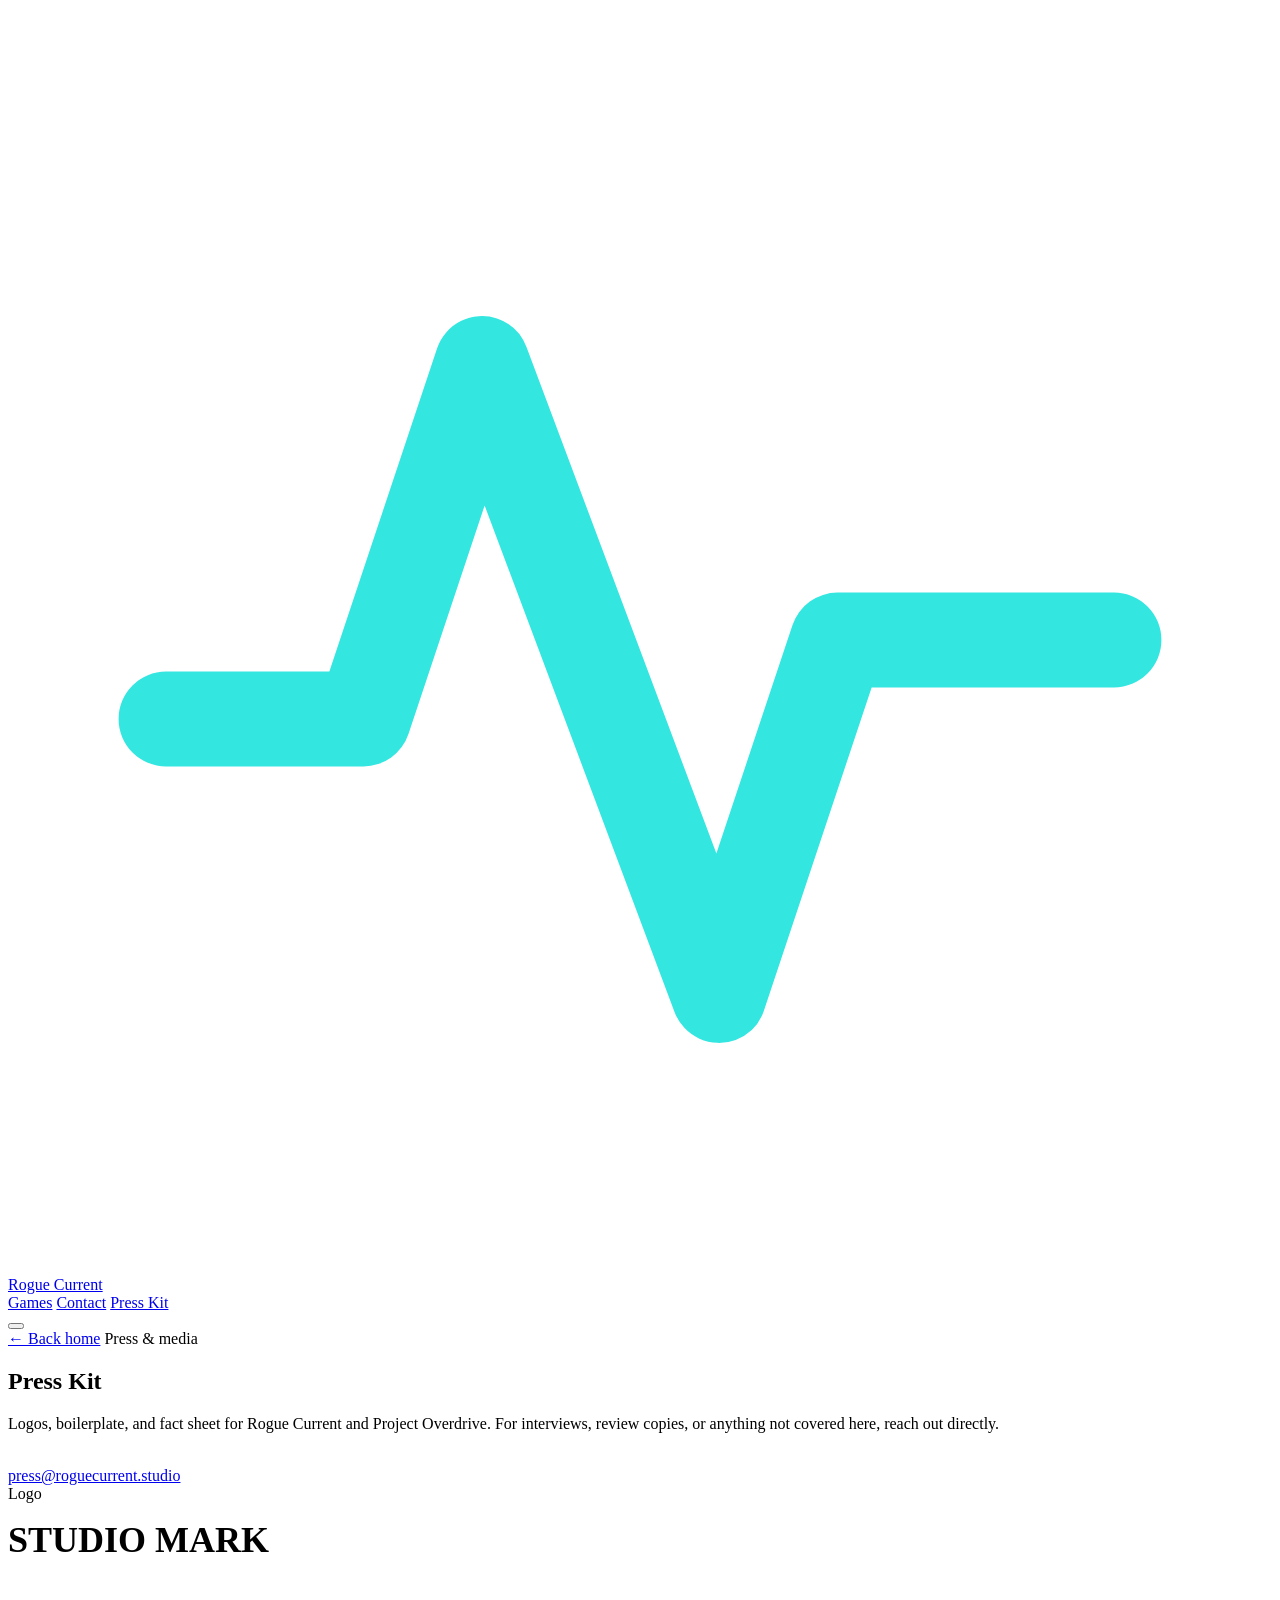
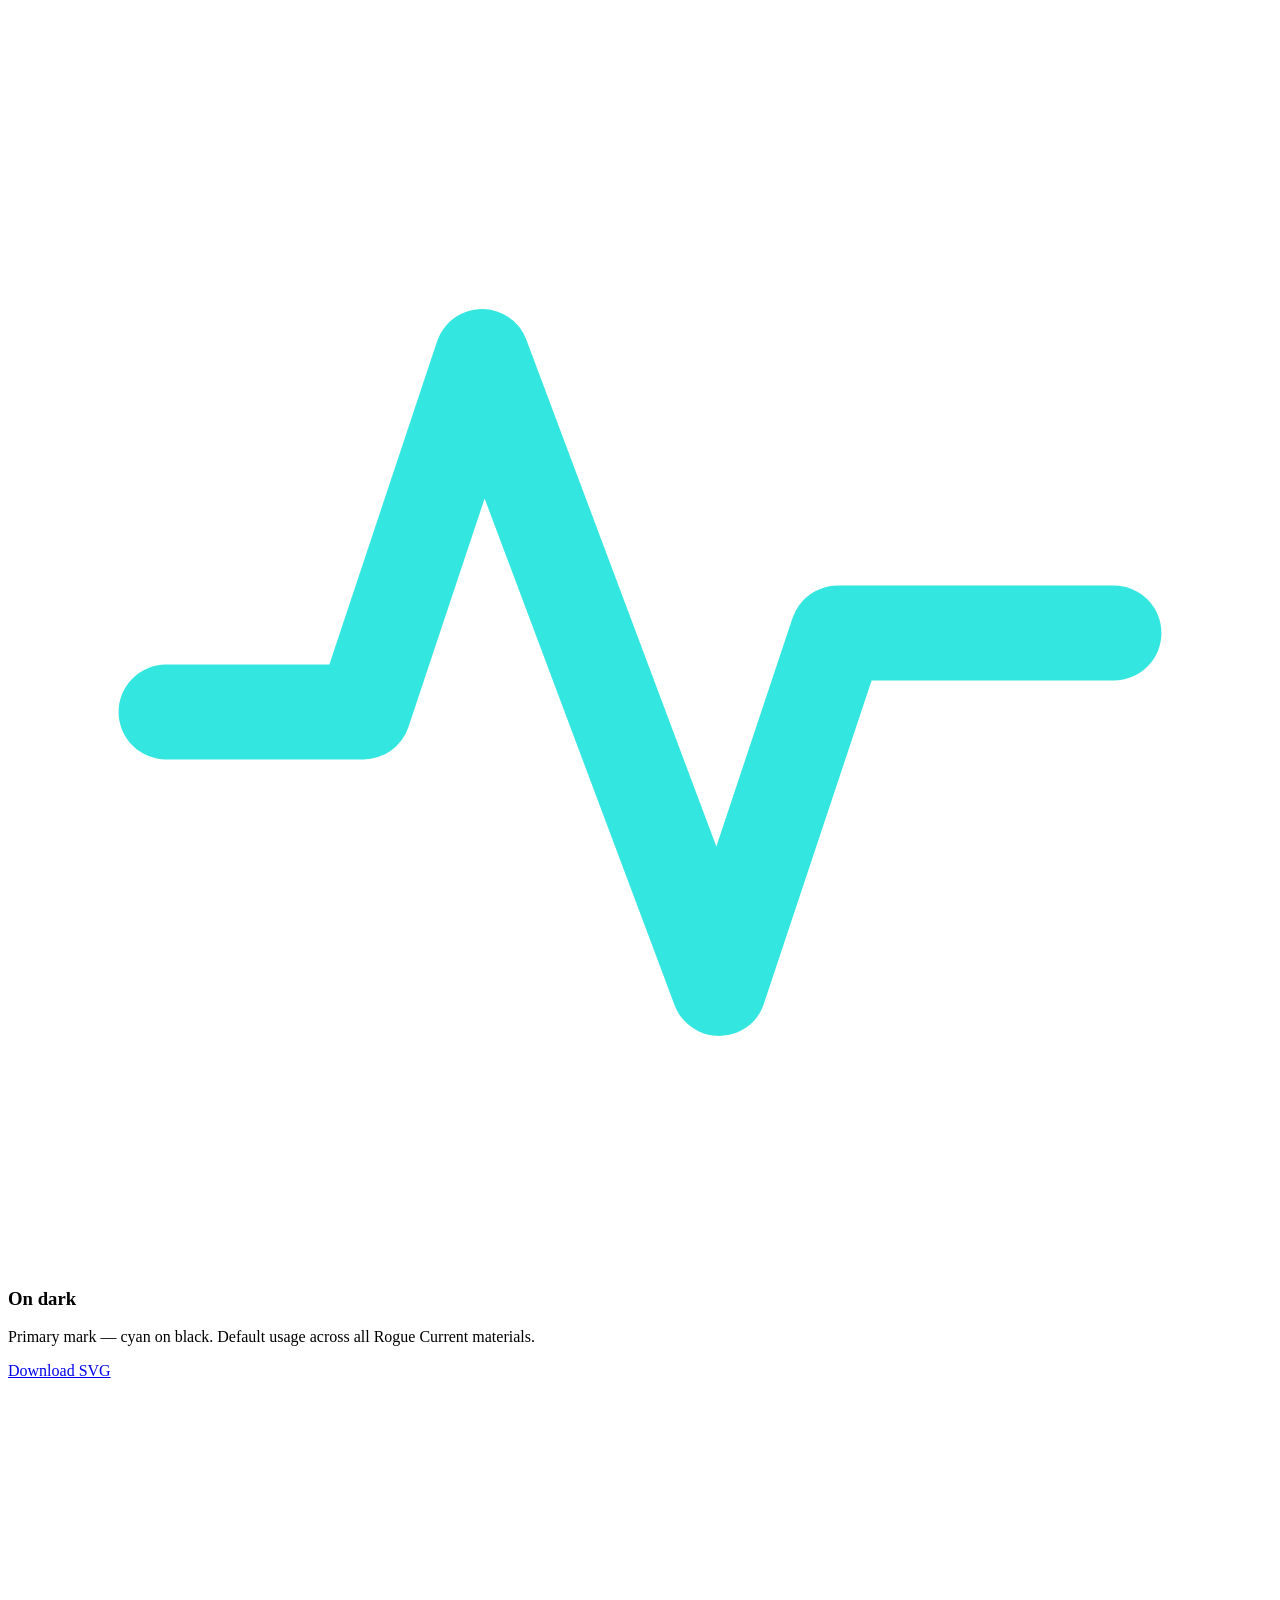
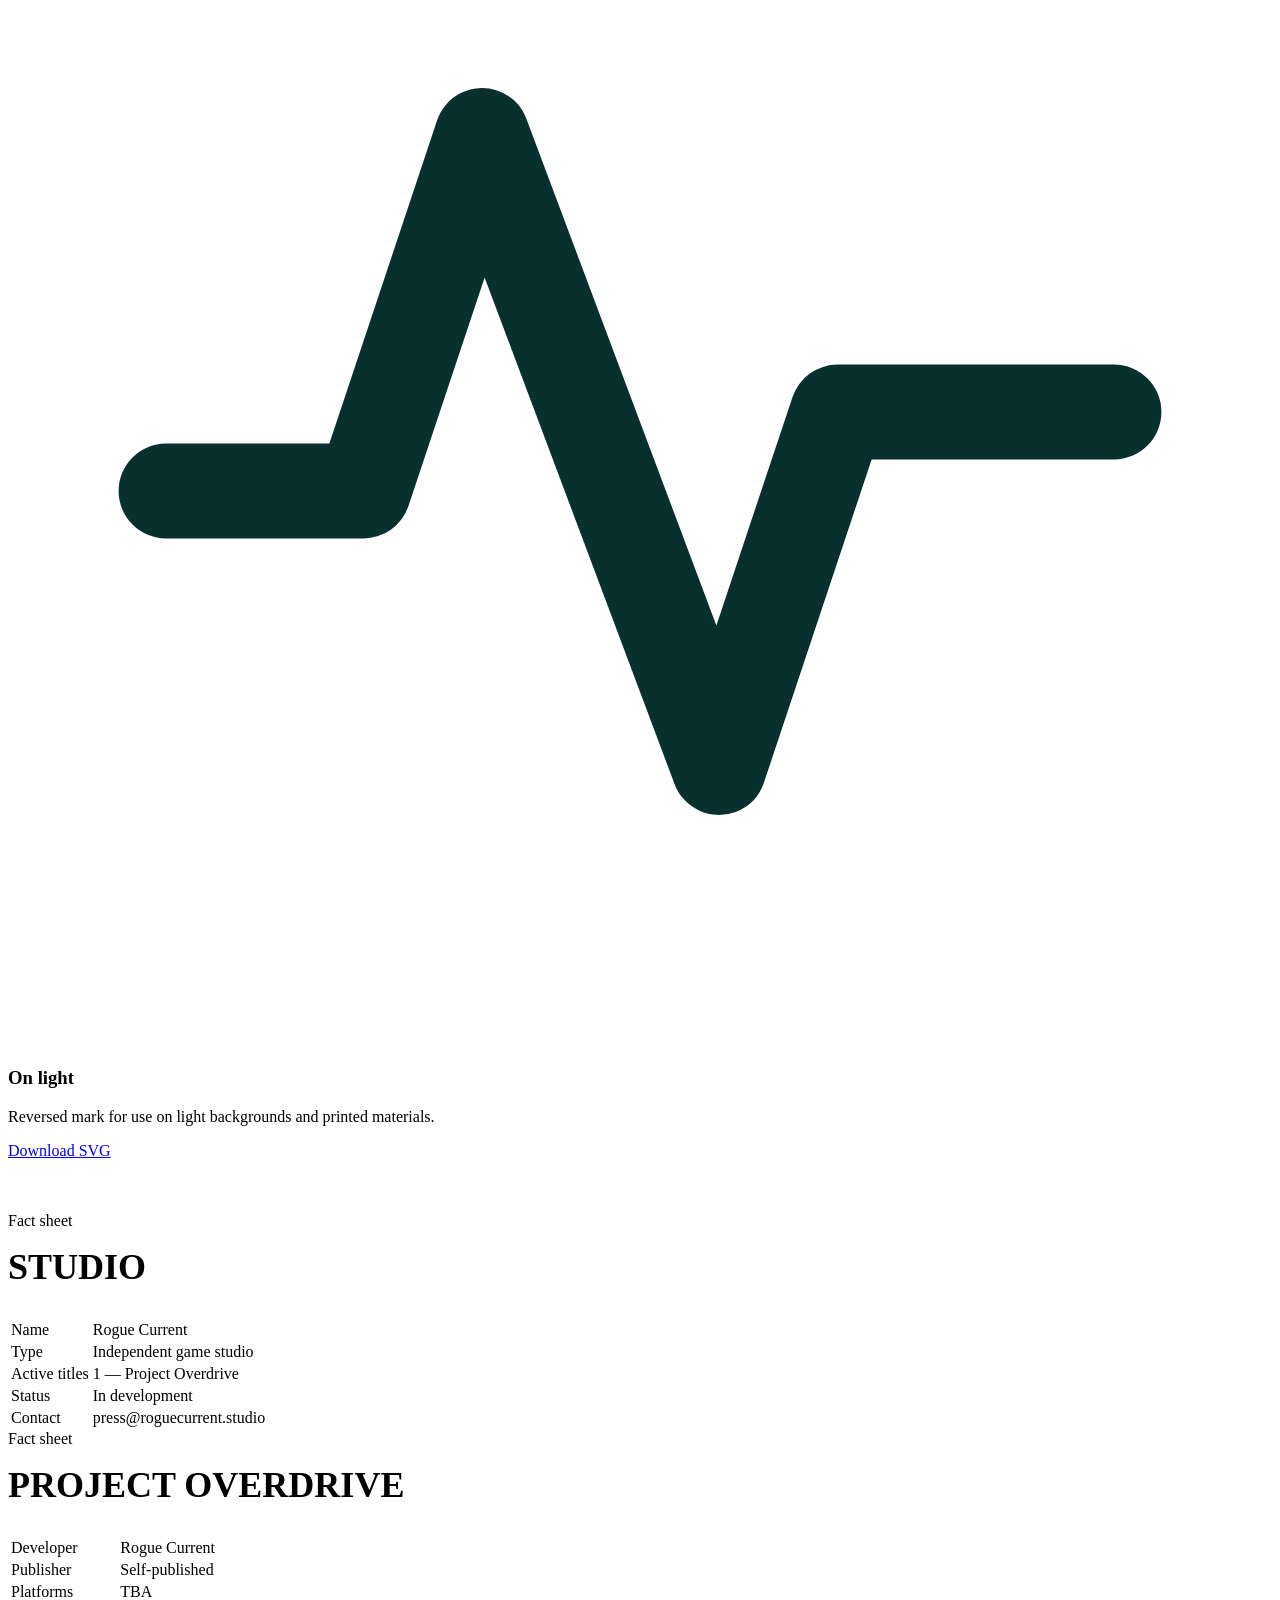
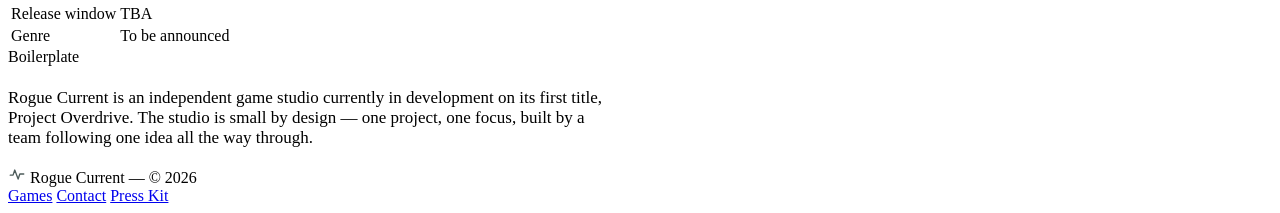
==== press-kit.html @ c4457b6c "Added template" ====
<!DOCTYPE html>
<html lang="en">
<head>
<meta charset="UTF-8">
<meta name="viewport" content="width=device-width, initial-scale=1.0">
<title>Press Kit — Rogue Current</title>
<meta name="description" content="Logos, fact sheet, and media assets for Rogue Current and Project Overdrive.">
<link rel="icon" href="data:image/svg+xml,%3Csvg xmlns='http://www.w3.org/2000/svg' viewBox='0 0 32 32'%3E%3Crect width='32' height='32' fill='%2308090b'/%3E%3Cpath d='M4 18h5l3-9 6 16 3-9h7' stroke='%2334e6e0' stroke-width='2.4' fill='none' stroke-linecap='round' stroke-linejoin='round'/%3E%3C/svg%3E">
<link rel="preconnect" href="https://fonts.googleapis.com">
<link rel="preconnect" href="https://fonts.gstatic.com" crossorigin>
<link href="https://fonts.googleapis.com/css2?family=Space+Grotesk:wght@500;600;700&family=Inter:wght@400;500&family=JetBrains+Mono:wght@400;500&display=swap" rel="stylesheet">
<link rel="stylesheet" href="css/style.css">
</head>
<body>

<header class="site-header">
  <a href="index.html" class="logo">
    <svg viewBox="0 0 32 32" fill="none" xmlns="http://www.w3.org/2000/svg">
      <path class="logo-mark-line" d="M4 18h5l3-9 6 16 3-9h7" stroke="#34e6e0" stroke-width="2.4" fill="none" stroke-linecap="round" stroke-linejoin="round"/>
    </svg>
    Rogue Current
  </a>
  <nav class="nav-links">
    <a href="index.html#games">Games</a>
    <a href="index.html#contact">Contact</a>
    <a href="press-kit.html" class="is-active">Press Kit</a>
  </nav>
  <button class="nav-toggle" aria-label="Toggle menu" aria-expanded="false"><span></span></button>
</header>

<section class="page-hero">
  <div class="wrap">
    <a href="index.html" class="back-link">← Back home</a>
    <span class="eyebrow">Press &amp; media</span>
    <h1>Press Kit</h1>
    <p>Logos, boilerplate, and fact sheet for Rogue Current and Project Overdrive. For interviews, review copies, or anything not covered here, reach out directly.</p>
    <div style="margin-top: 34px;">
      <a href="mailto:press@roguecurrent.studio" class="btn">press@roguecurrent.studio</a>
    </div>
  </div>
</section>

<!-- ================= LOGOS ================= -->
<section class="section-pad">
  <div class="wrap">
    <span class="eyebrow">Logo</span>
    <h2 style="margin-top:16px; font-size: clamp(26px,3.4vw,36px); text-transform:uppercase;">Studio mark</h2>
    <div class="press-grid" style="margin-top: 40px;">
      <div class="press-card">
        <div class="logo-swatch dark">
          <svg viewBox="0 0 32 32" fill="none" xmlns="http://www.w3.org/2000/svg">
            <path class="logo-mark-line" d="M4 18h5l3-9 6 16 3-9h7" stroke="#34e6e0" stroke-width="2.4" fill="none" stroke-linecap="round" stroke-linejoin="round"/>
          </svg>
        </div>
        <h3>On dark</h3>
        <p>Primary mark — cyan on black. Default usage across all Rogue Current materials.</p>
        <a href="#" class="btn ghost">Download SVG</a>
      </div>
      <div class="press-card">
        <div class="logo-swatch light">
          <svg viewBox="0 0 32 32" fill="none" xmlns="http://www.w3.org/2000/svg">
            <path class="logo-mark-line" d="M4 18h5l3-9 6 16 3-9h7" stroke="#08302e" stroke-width="2.4" fill="none" stroke-linecap="round" stroke-linejoin="round"/>
          </svg>
        </div>
        <h3>On light</h3>
        <p>Reversed mark for use on light backgrounds and printed materials.</p>
        <a href="#" class="btn ghost">Download SVG</a>
      </div>
    </div>
  </div>
</section>

<svg class="current-line" viewBox="0 0 1200 46" preserveAspectRatio="none">
  <path d="M0 23 L1200 23"/>
  <path class="pulse" d="M0 23 L1200 23"/>
</svg>

<!-- ================= FACT SHEET ================= -->
<section class="section-pad">
  <div class="wrap detail-grid">
    <div>
      <span class="eyebrow">Fact sheet</span>
      <h2 style="margin-top:16px; font-size: clamp(26px,3.4vw,36px); text-transform:uppercase;">Studio</h2>
      <table class="fact-table">
        <tr><td>Name</td><td>Rogue Current</td></tr>
        <tr><td>Type</td><td>Independent game studio</td></tr>
        <tr><td>Active titles</td><td>1 — Project Overdrive</td></tr>
        <tr><td>Status</td><td>In development</td></tr>
        <tr><td>Contact</td><td>press@roguecurrent.studio</td></tr>
      </table>
    </div>
    <div>
      <span class="eyebrow">Fact sheet</span>
      <h2 style="margin-top:16px; font-size: clamp(26px,3.4vw,36px); text-transform:uppercase;">Project Overdrive</h2>
      <table class="fact-table">
        <tr><td>Developer</td><td>Rogue Current</td></tr>
        <tr><td>Publisher</td><td>Self-published</td></tr>
        <tr><td>Platforms</td><td>TBA</td></tr>
        <tr><td>Release window</td><td>TBA</td></tr>
        <tr><td>Genre</td><td>To be announced</td></tr>
      </table>
    </div>
  </div>
</section>

<!-- ================= BOILERPLATE ================= -->
<section class="section-pad" style="padding-top:0;">
  <div class="wrap">
    <span class="eyebrow">Boilerplate</span>
    <p style="margin-top: 22px; max-width: 70ch; font-size: 17px; color: var(--text);">Rogue Current is an independent game studio currently in development on its first title, Project Overdrive. The studio is small by design — one project, one focus, built by a team following one idea all the way through.</p>
  </div>
</section>

<footer class="site-footer">
  <div class="foot-logo">
    <svg viewBox="0 0 32 32" width="18" height="18" fill="none" xmlns="http://www.w3.org/2000/svg">
      <path class="logo-mark-line" d="M4 18h5l3-9 6 16 3-9h7" stroke="#4d5c5b" stroke-width="2.4" fill="none" stroke-linecap="round" stroke-linejoin="round"/>
    </svg>
    Rogue Current — © 2026
  </div>
  <div class="foot-links">
    <a href="index.html#games">Games</a>
    <a href="index.html#contact">Contact</a>
    <a href="press-kit.html">Press Kit</a>
  </div>
</footer>

<script src="js/script.js"></script>
</body>
</html>
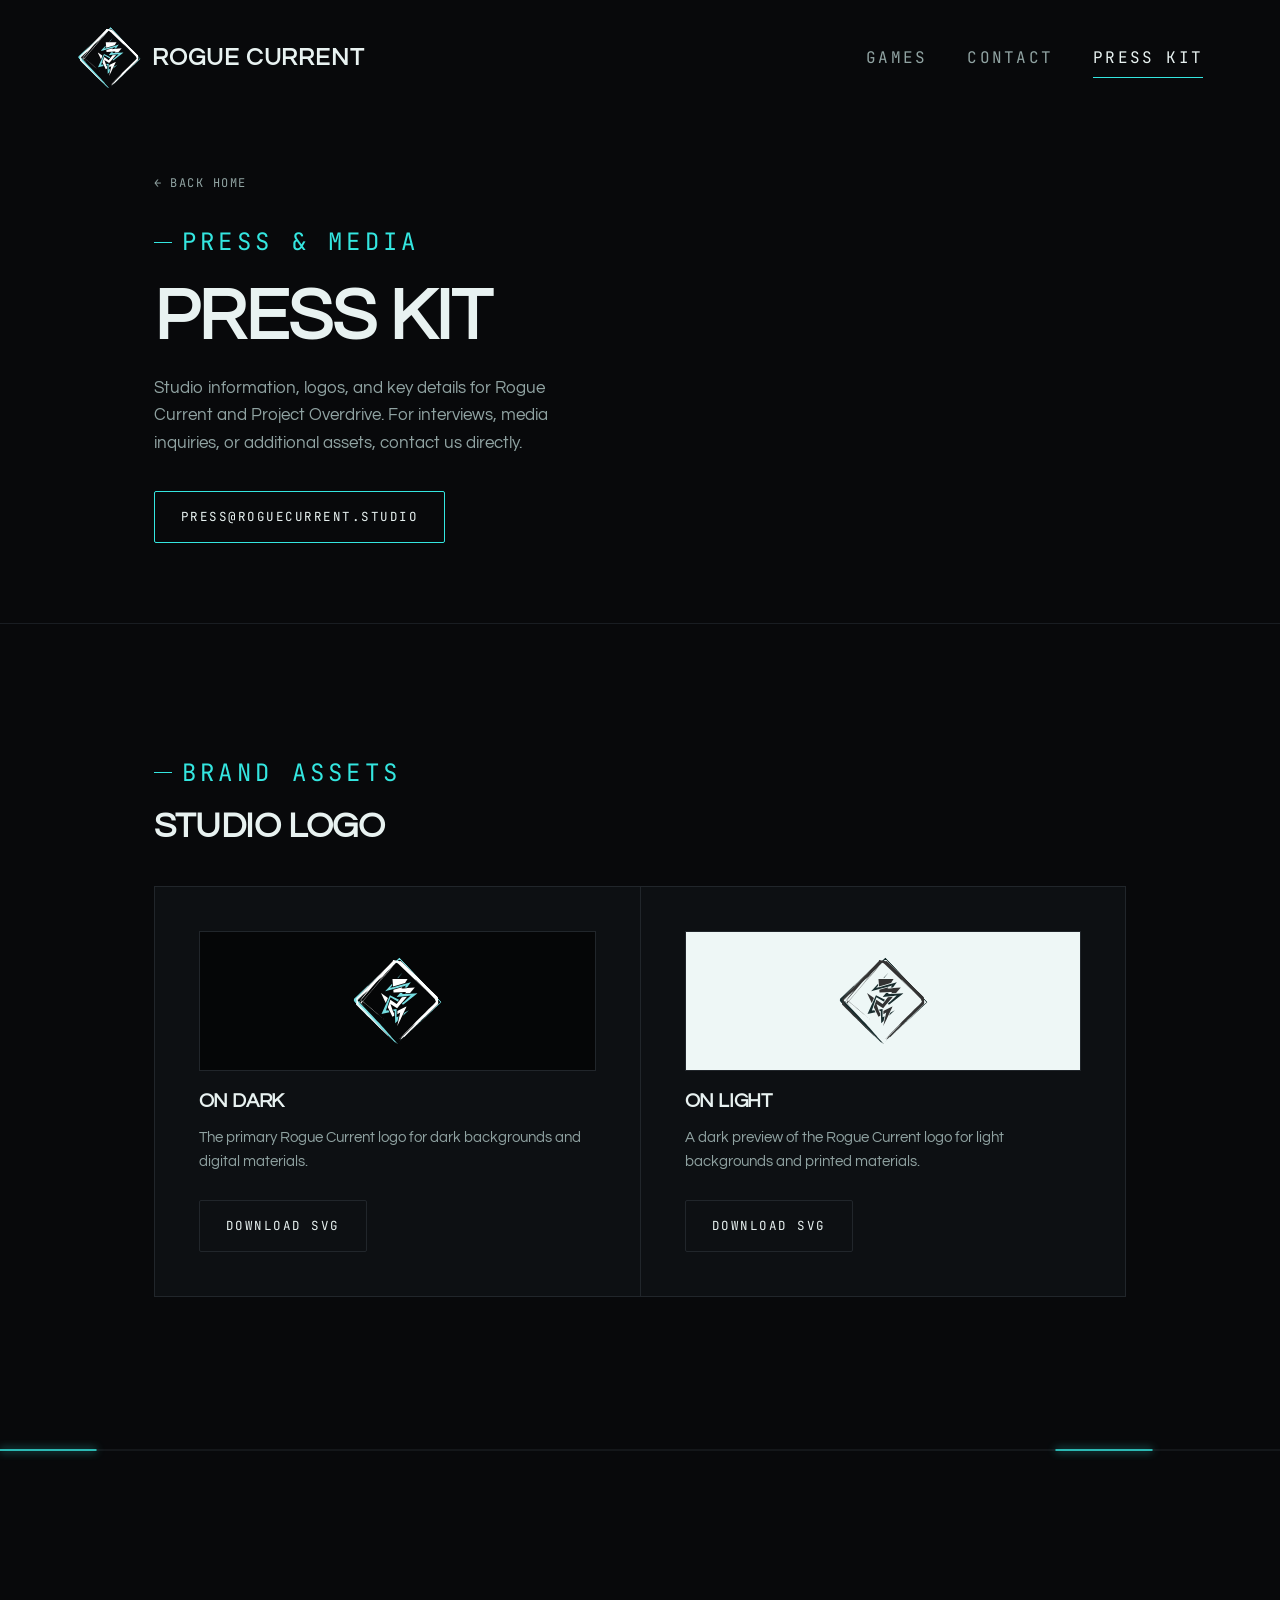
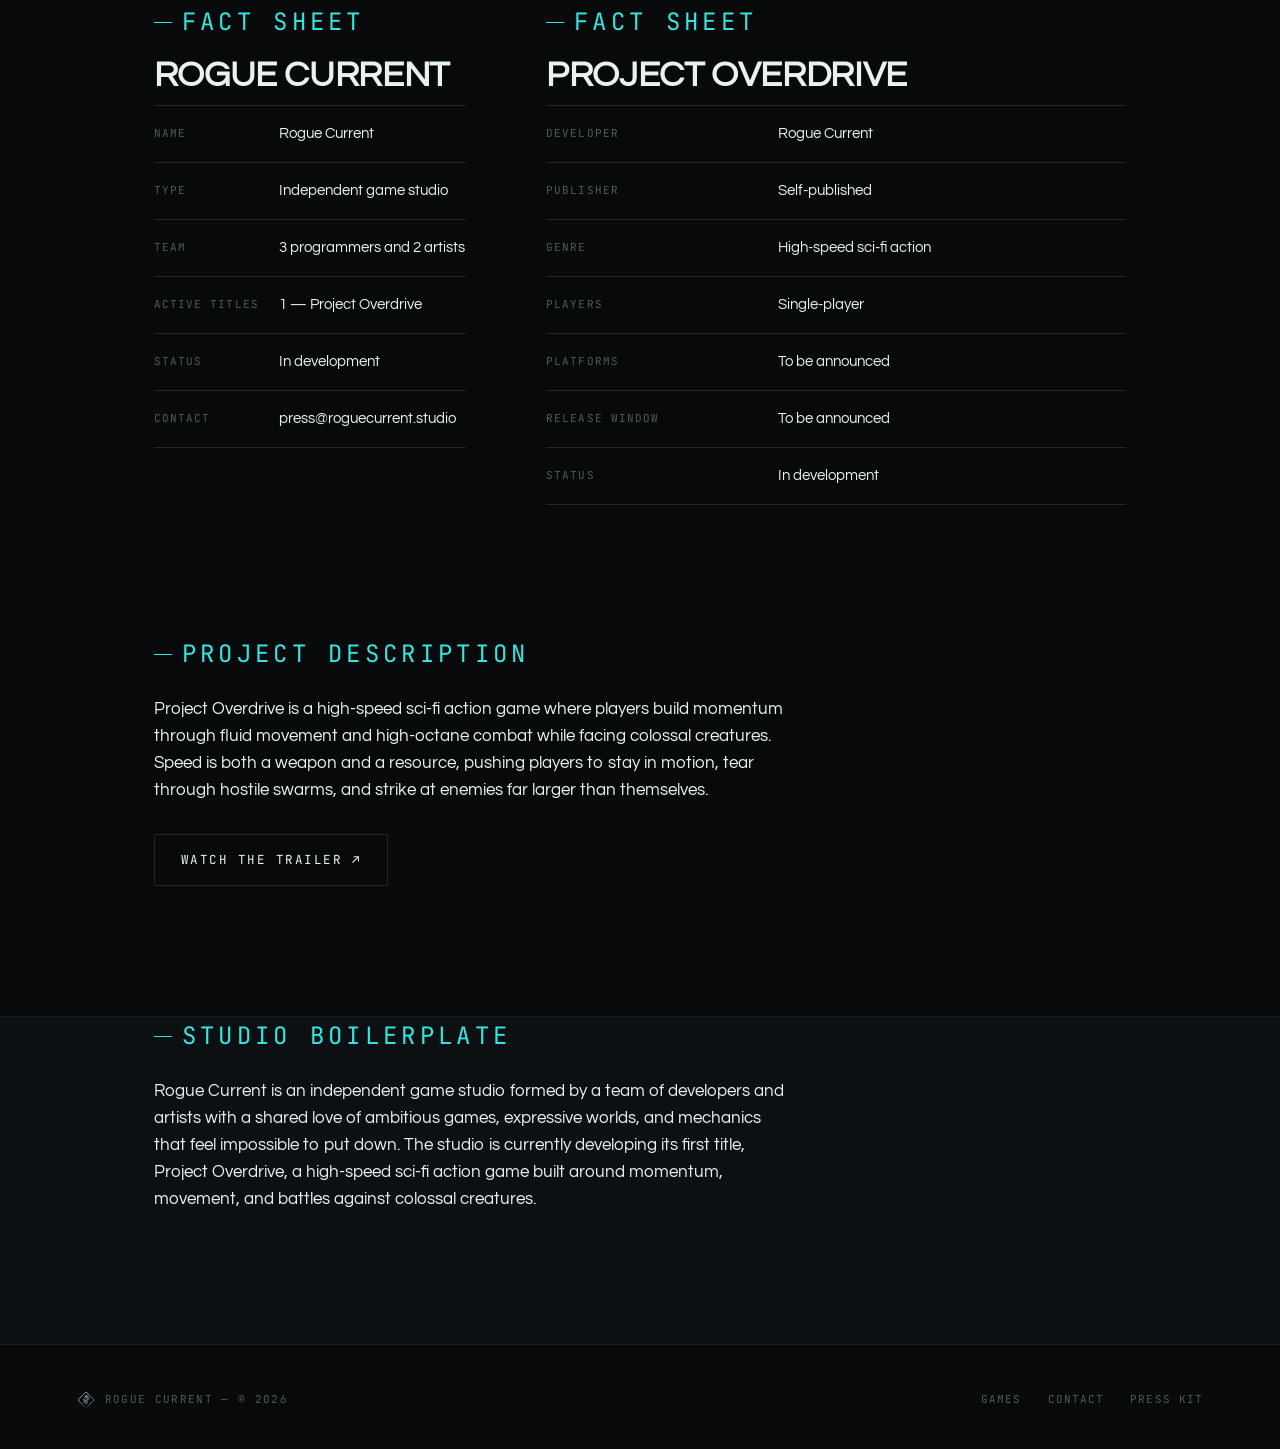
==== commit 903f27e2: "page sketch done" ====
--- a/press-kit.html
+++ b/press-kit.html
@@ -1,130 +1,398 @@
 <!DOCTYPE html>
 <html lang="en">
 <head>
-<meta charset="UTF-8">
-<meta name="viewport" content="width=device-width, initial-scale=1.0">
-<title>Press Kit — Rogue Current</title>
-<meta name="description" content="Logos, fact sheet, and media assets for Rogue Current and Project Overdrive.">
-<link rel="icon" href="data:image/svg+xml,%3Csvg xmlns='http://www.w3.org/2000/svg' viewBox='0 0 32 32'%3E%3Crect width='32' height='32' fill='%2308090b'/%3E%3Cpath d='M4 18h5l3-9 6 16 3-9h7' stroke='%2334e6e0' stroke-width='2.4' fill='none' stroke-linecap='round' stroke-linejoin='round'/%3E%3C/svg%3E">
-<link rel="preconnect" href="https://fonts.googleapis.com">
-<link rel="preconnect" href="https://fonts.gstatic.com" crossorigin>
-<link href="https://fonts.googleapis.com/css2?family=Space+Grotesk:wght@500;600;700&family=Inter:wght@400;500&family=JetBrains+Mono:wght@400;500&display=swap" rel="stylesheet">
-<link rel="stylesheet" href="css/style.css">
+  <meta charset="UTF-8">
+
+  <meta
+    name="viewport"
+    content="width=device-width, initial-scale=1.0"
+  >
+
+  <title>Press Kit — Rogue Current</title>
+
+  <meta
+    name="description"
+    content="Logos, studio information, and media assets for Rogue Current and Project Overdrive."
+  >
+
+  <link
+    rel="icon"
+    href="img/logo.svg"
+    type="image/svg+xml"
+  >
+
+  <link
+    rel="preconnect"
+    href="https://fonts.googleapis.com"
+  >
+
+  <link
+    rel="preconnect"
+    href="https://fonts.gstatic.com"
+    crossorigin
+  >
+
+  <link
+    href="https://fonts.googleapis.com/css2?family=JetBrains+Mono:wght@400;500&family=Questrial&display=swap"
+    rel="stylesheet"
+  >
+
+  <link
+    rel="stylesheet"
+    href="css/style.css"
+  >
 </head>
+
 <body>
 
-<header class="site-header">
-  <a href="index.html" class="logo">
-    <svg viewBox="0 0 32 32" fill="none" xmlns="http://www.w3.org/2000/svg">
-      <path class="logo-mark-line" d="M4 18h5l3-9 6 16 3-9h7" stroke="#34e6e0" stroke-width="2.4" fill="none" stroke-linecap="round" stroke-linejoin="round"/>
-    </svg>
-    Rogue Current
-  </a>
-  <nav class="nav-links">
-    <a href="index.html#games">Games</a>
-    <a href="index.html#contact">Contact</a>
-    <a href="press-kit.html" class="is-active">Press Kit</a>
-  </nav>
-  <button class="nav-toggle" aria-label="Toggle menu" aria-expanded="false"><span></span></button>
-</header>
-
-<section class="page-hero">
-  <div class="wrap">
-    <a href="index.html" class="back-link">← Back home</a>
-    <span class="eyebrow">Press &amp; media</span>
-    <h1>Press Kit</h1>
-    <p>Logos, boilerplate, and fact sheet for Rogue Current and Project Overdrive. For interviews, review copies, or anything not covered here, reach out directly.</p>
-    <div style="margin-top: 34px;">
-      <a href="mailto:press@roguecurrent.studio" class="btn">press@roguecurrent.studio</a>
-    </div>
-  </div>
-</section>
-
-<!-- ================= LOGOS ================= -->
-<section class="section-pad">
-  <div class="wrap">
-    <span class="eyebrow">Logo</span>
-    <h2 style="margin-top:16px; font-size: clamp(26px,3.4vw,36px); text-transform:uppercase;">Studio mark</h2>
-    <div class="press-grid" style="margin-top: 40px;">
-      <div class="press-card">
-        <div class="logo-swatch dark">
-          <svg viewBox="0 0 32 32" fill="none" xmlns="http://www.w3.org/2000/svg">
-            <path class="logo-mark-line" d="M4 18h5l3-9 6 16 3-9h7" stroke="#34e6e0" stroke-width="2.4" fill="none" stroke-linecap="round" stroke-linejoin="round"/>
-          </svg>
+  <!-- ================= HEADER ================= -->
+
+  <header class="site-header">
+    <a href="index.html" class="logo">
+      <img
+        src="img/logo.svg"
+        alt="Rogue Current logo"
+        class="logo-image"
+      >
+
+      <span>Rogue Current</span>
+    </a>
+
+    <nav class="nav-links">
+      <a href="index.html#games">Games</a>
+      <a href="index.html#contact">Contact</a>
+      <a href="press-kit.html" class="is-active">Press Kit</a>
+    </nav>
+
+    <button
+      class="nav-toggle"
+      aria-label="Toggle menu"
+      aria-expanded="false"
+    >
+      <span></span>
+    </button>
+  </header>
+
+
+  <!-- ================= PAGE HERO ================= -->
+
+  <section class="page-hero">
+    <div class="wrap">
+      <a href="index.html" class="back-link">
+        ← Back home
+      </a>
+
+      <span class="eyebrow">Press &amp; media</span>
+
+      <h1>Press Kit</h1>
+
+      <p>
+        Studio information, logos, and key details for Rogue Current and
+        Project Overdrive. For interviews, media inquiries, or additional
+        assets, contact us directly.
+      </p>
+
+      <div style="margin-top: 34px;">
+        <a
+          href="mailto:press@roguecurrent.studio"
+          class="btn"
+        >
+          press@roguecurrent.studio
+        </a>
+      </div>
+    </div>
+  </section>
+
+
+  <!-- ================= LOGOS ================= -->
+
+  <section class="section-pad">
+    <div class="wrap">
+      <span class="eyebrow">Brand assets</span>
+
+      <h2
+        style="
+          margin-top: 16px;
+          font-size: clamp(26px, 3.4vw, 36px);
+          text-transform: uppercase;
+        "
+      >
+        Studio logo
+      </h2>
+
+      <div class="press-grid" style="margin-top: 40px;">
+
+        <div class="press-card">
+          <div class="logo-swatch dark">
+            <img
+              src="img/logo.svg"
+              alt="Rogue Current logo on a dark background"
+              class="press-logo-image"
+            >
+          </div>
+
+          <h3>On dark</h3>
+
+          <p>
+            The primary Rogue Current logo for dark backgrounds and digital
+            materials.
+          </p>
+
+          <a
+            href="img/logo.svg"
+            class="btn ghost"
+            download
+          >
+            Download SVG
+          </a>
         </div>
-        <h3>On dark</h3>
-        <p>Primary mark — cyan on black. Default usage across all Rogue Current materials.</p>
-        <a href="#" class="btn ghost">Download SVG</a>
-      </div>
-      <div class="press-card">
-        <div class="logo-swatch light">
-          <svg viewBox="0 0 32 32" fill="none" xmlns="http://www.w3.org/2000/svg">
-            <path class="logo-mark-line" d="M4 18h5l3-9 6 16 3-9h7" stroke="#08302e" stroke-width="2.4" fill="none" stroke-linecap="round" stroke-linejoin="round"/>
-          </svg>
+
+
+        <div class="press-card">
+          <div class="logo-swatch light">
+            <img
+              src="img/logo.svg"
+              alt="Rogue Current logo on a light background"
+              class="press-logo-image press-logo-image-light"
+            >
+          </div>
+
+          <h3>On light</h3>
+
+          <p>
+            A dark preview of the Rogue Current logo for light backgrounds and
+            printed materials.
+          </p>
+
+          <a
+            href="img/logo.svg"
+            class="btn ghost"
+            download
+          >
+            Download SVG
+          </a>
         </div>
-        <h3>On light</h3>
-        <p>Reversed mark for use on light backgrounds and printed materials.</p>
-        <a href="#" class="btn ghost">Download SVG</a>
-      </div>
-    </div>
-  </div>
-</section>
-
-<svg class="current-line" viewBox="0 0 1200 46" preserveAspectRatio="none">
-  <path d="M0 23 L1200 23"/>
-  <path class="pulse" d="M0 23 L1200 23"/>
-</svg>
-
-<!-- ================= FACT SHEET ================= -->
-<section class="section-pad">
-  <div class="wrap detail-grid">
-    <div>
-      <span class="eyebrow">Fact sheet</span>
-      <h2 style="margin-top:16px; font-size: clamp(26px,3.4vw,36px); text-transform:uppercase;">Studio</h2>
-      <table class="fact-table">
-        <tr><td>Name</td><td>Rogue Current</td></tr>
-        <tr><td>Type</td><td>Independent game studio</td></tr>
-        <tr><td>Active titles</td><td>1 — Project Overdrive</td></tr>
-        <tr><td>Status</td><td>In development</td></tr>
-        <tr><td>Contact</td><td>press@roguecurrent.studio</td></tr>
-      </table>
-    </div>
-    <div>
-      <span class="eyebrow">Fact sheet</span>
-      <h2 style="margin-top:16px; font-size: clamp(26px,3.4vw,36px); text-transform:uppercase;">Project Overdrive</h2>
-      <table class="fact-table">
-        <tr><td>Developer</td><td>Rogue Current</td></tr>
-        <tr><td>Publisher</td><td>Self-published</td></tr>
-        <tr><td>Platforms</td><td>TBA</td></tr>
-        <tr><td>Release window</td><td>TBA</td></tr>
-        <tr><td>Genre</td><td>To be announced</td></tr>
-      </table>
-    </div>
-  </div>
-</section>
-
-<!-- ================= BOILERPLATE ================= -->
-<section class="section-pad" style="padding-top:0;">
-  <div class="wrap">
-    <span class="eyebrow">Boilerplate</span>
-    <p style="margin-top: 22px; max-width: 70ch; font-size: 17px; color: var(--text);">Rogue Current is an independent game studio currently in development on its first title, Project Overdrive. The studio is small by design — one project, one focus, built by a team following one idea all the way through.</p>
-  </div>
-</section>
-
-<footer class="site-footer">
-  <div class="foot-logo">
-    <svg viewBox="0 0 32 32" width="18" height="18" fill="none" xmlns="http://www.w3.org/2000/svg">
-      <path class="logo-mark-line" d="M4 18h5l3-9 6 16 3-9h7" stroke="#4d5c5b" stroke-width="2.4" fill="none" stroke-linecap="round" stroke-linejoin="round"/>
-    </svg>
-    Rogue Current — © 2026
-  </div>
-  <div class="foot-links">
-    <a href="index.html#games">Games</a>
-    <a href="index.html#contact">Contact</a>
-    <a href="press-kit.html">Press Kit</a>
-  </div>
-</footer>
-
-<script src="js/script.js"></script>
+
+      </div>
+    </div>
+  </section>
+
+
+  <svg
+    class="current-line"
+    viewBox="0 0 1200 46"
+    preserveAspectRatio="none"
+    aria-hidden="true"
+  >
+    <path d="M0 23 L1200 23"></path>
+    <path class="pulse" d="M0 23 L1200 23"></path>
+  </svg>
+
+
+  <!-- ================= FACT SHEET ================= -->
+
+  <section class="section-pad">
+    <div class="wrap detail-grid">
+
+      <div>
+        <span class="eyebrow">Fact sheet</span>
+
+        <h2
+          style="
+            margin-top: 16px;
+            font-size: clamp(26px, 3.4vw, 36px);
+            text-transform: uppercase;
+          "
+        >
+          Rogue Current
+        </h2>
+
+        <table class="fact-table">
+          <tbody>
+            <tr>
+              <td>Name</td>
+              <td>Rogue Current</td>
+            </tr>
+
+            <tr>
+              <td>Type</td>
+              <td>Independent game studio</td>
+            </tr>
+
+            <tr>
+              <td>Team</td>
+              <td>3 programmers and 2 artists</td>
+            </tr>
+
+            <tr>
+              <td>Active titles</td>
+              <td>1 — Project Overdrive</td>
+            </tr>
+
+            <tr>
+              <td>Status</td>
+              <td>In development</td>
+            </tr>
+
+            <tr>
+              <td>Contact</td>
+              <td>
+                <a href="mailto:press@roguecurrent.studio">
+                  press@roguecurrent.studio
+                </a>
+              </td>
+            </tr>
+          </tbody>
+        </table>
+      </div>
+
+
+      <div>
+        <span class="eyebrow">Fact sheet</span>
+
+        <h2
+          style="
+            margin-top: 16px;
+            font-size: clamp(26px, 3.4vw, 36px);
+            text-transform: uppercase;
+          "
+        >
+          Project Overdrive
+        </h2>
+
+        <table class="fact-table">
+          <tbody>
+            <tr>
+              <td>Developer</td>
+              <td>Rogue Current</td>
+            </tr>
+
+            <tr>
+              <td>Publisher</td>
+              <td>Self-published</td>
+            </tr>
+
+            <tr>
+              <td>Genre</td>
+              <td>High-speed sci-fi action</td>
+            </tr>
+
+            <tr>
+              <td>Players</td>
+              <td>Single-player</td>
+            </tr>
+
+            <tr>
+              <td>Platforms</td>
+              <td>To be announced</td>
+            </tr>
+
+            <tr>
+              <td>Release window</td>
+              <td>To be announced</td>
+            </tr>
+
+            <tr>
+              <td>Status</td>
+              <td>In development</td>
+            </tr>
+          </tbody>
+        </table>
+      </div>
+
+    </div>
+  </section>
+
+
+  <!-- ================= PROJECT DESCRIPTION ================= -->
+
+  <section class="section-pad" style="padding-top: 0;">
+    <div class="wrap">
+      <span class="eyebrow">Project description</span>
+
+      <p
+        style="
+          margin-top: 22px;
+          max-width: 70ch;
+          font-size: 17px;
+          color: var(--text);
+        "
+      >
+        Project Overdrive is a high-speed sci-fi action game where players
+        build momentum through fluid movement and high-octane combat while
+        facing colossal creatures. Speed is both a weapon and a resource,
+        pushing players to stay in motion, tear through hostile swarms, and
+        strike at enemies far larger than themselves.
+      </p>
+
+      <div style="margin-top: 30px;">
+        <a
+          href="https://www.youtube.com/watch?v=3lTF1w38mug"
+          class="btn ghost"
+          target="_blank"
+          rel="noopener noreferrer"
+        >
+          Watch the trailer ↗
+        </a>
+      </div>
+    </div>
+  </section>
+
+
+  <!-- ================= BOILERPLATE ================= -->
+
+  <section
+    class="section-pad"
+    style="
+      padding-top: 0;
+      background: var(--bg-alt);
+      border-top: 1px solid var(--border-soft);
+    "
+  >
+    <div class="wrap">
+      <span class="eyebrow">Studio boilerplate</span>
+
+      <p
+        style="
+          margin-top: 22px;
+          max-width: 70ch;
+          font-size: 17px;
+          color: var(--text);
+        "
+      >
+        Rogue Current is an independent game studio formed by a team of
+        developers and artists with a shared love of ambitious games,
+        expressive worlds, and mechanics that feel impossible to put down.
+        The studio is currently developing its first title, Project Overdrive,
+        a high-speed sci-fi action game built around momentum, movement, and
+        battles against colossal creatures.
+      </p>
+    </div>
+  </section>
+
+
+  <!-- ================= FOOTER ================= -->
+
+  <footer class="site-footer">
+    <div class="foot-logo">
+      <img
+        src="img/logo.svg"
+        alt=""
+        class="footer-logo-image"
+      >
+
+      <span>Rogue Current — © 2026</span>
+    </div>
+
+    <div class="foot-links">
+      <a href="index.html#games">Games</a>
+      <a href="index.html#contact">Contact</a>
+      <a href="press-kit.html">Press Kit</a>
+    </div>
+  </footer>
+
+
+  <script src="js/script.js"></script>
+
 </body>
-</html>
+</html>
--- a/css/style.css
+++ b/css/style.css
@@ -0,0 +1,807 @@
+/* ============================================================
+   ROGUE CURRENT — shared stylesheet
+   ============================================================ */
+
+:root {
+  --bg:          #08090b;
+  --bg-alt:      #0d1013;
+  --surface:     #121519;
+  --surface-2:   #171b20;
+  --border:      #21262b;
+  --border-soft: #191d22;
+
+  --cyan:        #34e6e0;
+  --cyan-bright: #8ffcf6;
+  --cyan-dim:    #12504e;
+  --cyan-wash:   rgba(52, 230, 224, 0.08);
+
+  --text:        #e8f2f1;
+  --text-muted:  #90a3a2;
+  --text-faint:  #4d5c5b;
+
+  --font-display: 'Questrial', sans-serif;
+  --font-body: 'Questrial', sans-serif;
+  --font-mono: 'JetBrains Mono', monospace;
+
+  --container: 1240px;
+  --edge: 6vw;
+}
+
+* { margin: 0; padding: 0; box-sizing: border-box; }
+
+html { scroll-behavior: smooth; }
+
+body {
+  background: var(--bg);
+  color: var(--text);
+  font-family: var(--font-body);
+  font-size: 16px;
+  line-height: 1.6;
+  -webkit-font-smoothing: antialiased;
+  overflow-x: hidden;
+}
+
+@media (prefers-reduced-motion: reduce) {
+  *, *::before, *::after {
+    animation-duration: 0.01ms !important;
+    animation-iteration-count: 1 !important;
+    transition-duration: 0.01ms !important;
+    scroll-behavior: auto !important;
+  }
+}
+
+a { color: inherit; text-decoration: none; }
+
+img, svg { display: block; max-width: 100%; }
+
+::selection { background: var(--cyan-dim); color: var(--cyan-bright); }
+
+:focus-visible {
+  outline: 2px solid var(--cyan);
+  outline-offset: 3px;
+}
+
+.wrap {
+  max-width: var(--container);
+  margin: 0 auto;
+  padding: 0 var(--edge);
+}
+
+.eyebrow {
+  font-family: var(--font-mono);
+  font-size: 24px;
+  letter-spacing: 0.18em;
+  text-transform: uppercase;
+  color: var(--cyan);
+  display: flex;
+  align-items: center;
+  gap: 10px;
+}
+.eyebrow::before {
+  content: '';
+  width: 18px;
+  height: 1px;
+  background: var(--cyan);
+}
+
+h1, h2, h3, h4 {
+  font-family: var(--font-display);
+  font-weight: 600;
+  letter-spacing: -0.01em;
+  line-height: 1.05;
+}
+
+p { color: var(--text-muted); }
+
+/* ---------------- header / nav ---------------- */
+
+.site-header {
+  position: fixed;
+  top: 0; left: 0; right: 0;
+  z-index: 100;
+  display: flex;
+  align-items: center;
+  justify-content: space-between;
+  padding: 26px var(--edge);
+  transition: background 0.4s ease, border-color 0.4s ease, padding 0.4s ease;
+  border-bottom: 1px solid transparent;
+}
+.site-header.is-scrolled {
+  background: rgba(8, 9, 11, 0.82);
+  backdrop-filter: blur(10px);
+  border-bottom-color: var(--border-soft);
+  padding-top: 18px;
+  padding-bottom: 18px;
+}
+
+.logo {
+  display: flex;
+  align-items: center;
+  gap: 11px;
+  font-family: var(--font-display);
+  font-weight: 600;
+  font-size: 24px;
+  letter-spacing: 0.04em;
+  text-transform: uppercase;
+  color: var(--text);
+}
+.logo-image { width: 64px; height: 64px; flex-shrink: 0; }
+.logo:hover .logo-mark-line { stroke: var(--cyan-bright); }
+.logo-mark-line { transition: stroke 0.25s ease; }
+
+.nav-links {
+  display: flex;
+  align-items: center;
+  gap: 40px;
+}
+.nav-links a {
+  position: relative;
+  font-family: var(--font-mono);
+  font-size: 16px;
+  letter-spacing: 0.14em;
+  text-transform: uppercase;
+  color: var(--text-muted);
+  padding: 4px 0;
+  transition: color 0.25s ease;
+}
+.nav-links a::after {
+  content: '';
+  position: absolute;
+  left: 0; bottom: -3px;
+  width: 100%; height: 1px;
+  background: var(--cyan);
+  transform: scaleX(0);
+  transform-origin: left;
+  transition: transform 0.3s ease;
+}
+.nav-links a:hover,
+.nav-links a.is-active { color: var(--text); }
+.nav-links a:hover::after,
+.nav-links a.is-active::after { transform: scaleX(1); }
+
+.nav-toggle {
+  display: none;
+  width: 34px; height: 34px;
+  border: 1px solid var(--border);
+  background: transparent;
+  border-radius: 4px;
+  cursor: pointer;
+  position: relative;
+}
+.nav-toggle span, .nav-toggle span::before, .nav-toggle span::after {
+  content: '';
+  position: absolute;
+  left: 8px; right: 8px;
+  height: 1px;
+  background: var(--text);
+  transition: transform 0.25s ease, opacity 0.25s ease;
+}
+.nav-toggle span { top: 50%; }
+.nav-toggle span::before { top: -6px; }
+.nav-toggle span::after { top: 6px; }
+.nav-toggle.is-open span { background: transparent; }
+.nav-toggle.is-open span::before { transform: translateY(6px) rotate(45deg); }
+.nav-toggle.is-open span::after { transform: translateY(-6px) rotate(-45deg); }
+
+@media (max-width: 760px) {
+  .nav-toggle { display: block; }
+  .nav-links {
+    position: fixed;
+    top: 0; right: 0;
+    height: 100vh;
+    width: min(78vw, 320px);
+    background: var(--bg-alt);
+    border-left: 1px solid var(--border);
+    flex-direction: column;
+    justify-content: center;
+    align-items: flex-start;
+    gap: 30px;
+    padding: 0 40px;
+    transform: translateX(100%);
+    transition: transform 0.4s cubic-bezier(.77,0,.18,1);
+  }
+  .nav-links.is-open { transform: translateX(0); }
+}
+
+/* ---------------- current line (signature motif) ---------------- */
+
+.current-line {
+  width: 100%;
+  height: 46px;
+  overflow: visible;
+}
+.current-line path {
+  fill: none;
+  stroke: var(--border);
+  stroke-width: 1;
+}
+.current-line .pulse {
+  stroke: var(--cyan);
+  stroke-width: 1.4;
+  stroke-linecap: round;
+  filter: drop-shadow(0 0 4px var(--cyan));
+  stroke-dasharray: 90 900;
+  animation: travel 5.5s linear infinite;
+}
+@keyframes travel {
+  0%   { stroke-dashoffset: 0; }
+  100% { stroke-dashoffset: -990; }
+}
+
+/* ---------------- buttons ---------------- */
+
+.btn {
+  display: inline-flex;
+  align-items: center;
+  gap: 10px;
+  font-family: var(--font-mono);
+  font-size: 12.5px;
+  letter-spacing: 0.12em;
+  text-transform: uppercase;
+  padding: 15px 26px;
+  border: 1px solid var(--cyan);
+  color: var(--text);
+  background: transparent;
+  border-radius: 2px;
+  transition: background 0.25s ease, color 0.25s ease, box-shadow 0.25s ease;
+  cursor: pointer;
+}
+.btn:hover {
+  background: var(--cyan);
+  color: #05100f;
+  box-shadow: 0 0 26px rgba(52,230,224,0.35);
+}
+.btn.ghost {
+  border-color: var(--border);
+}
+.btn.ghost:hover {
+  background: var(--surface-2);
+  color: var(--cyan-bright);
+  border-color: var(--cyan-dim);
+  box-shadow: none;
+}
+
+/* ---------------- hero (shared shape, content differs per page) ---------------- */
+
+.hero {
+  position: relative;
+  min-height: 100vh;
+  display: flex;
+  flex-direction: column;
+  justify-content: flex-end;
+  padding: 0 var(--edge) 90px;
+  overflow: hidden;
+  background: var(--bg);
+}
+
+.hero-bg {
+  position: absolute;
+  inset: 0;
+  z-index: 0;
+  overflow: hidden;
+}
+.hero-bg img { width: 100%; height: 100%; object-fit: cover;}
+.hero-bg iframe {
+  position: absolute;
+  top: 50%;
+  left: 50%;
+
+  width: 100vw;
+  height: 56.25vw;
+
+  min-width: 177.78vh;
+  min-height: 100vh;
+
+  transform: translate(-50%, -50%);
+  border: 0;
+  pointer-events: none;
+}
+.hero-bg::after {
+  content: '';
+  position: absolute;
+  inset: 0;
+  background: linear-gradient(180deg, rgba(8,9,11,0.2) 0%, rgba(8,9,11,0.55) 55%, var(--bg) 100%);
+}
+
+.hero-content {
+  position: relative;
+  z-index: 2;
+}
+
+.hero-tag {
+  font-family: var(--font-mono);
+  font-size: 12px;
+  letter-spacing: 0.2em;
+  text-transform: uppercase;
+  color: var(--cyan);
+  margin-bottom: 22px;
+  display: flex;
+  align-items: center;
+  gap: 10px;
+}
+.hero-tag .dot {
+  width: 6px; height: 6px;
+  border-radius: 50%;
+  background: var(--cyan);
+  box-shadow: 0 0 8px var(--cyan);
+  animation: blink 1.8s ease-in-out infinite;
+}
+@keyframes blink { 0%,100% { opacity: 1; } 50% { opacity: 0.25; } }
+
+.hero-title {
+  font-size: clamp(48px, 9vw, 90px);
+  text-transform: uppercase;
+  letter-spacing: -0.02em;
+  max-width: 18h;
+}
+.hero-title .accent { color: var(--cyan); }
+
+.hero-sub {
+  margin-top: 22px;
+  max-width: 48ch;
+  font-size: 17px;
+  color: var(--text-muted);
+}
+
+.hero-actions {
+  margin-top: 38px;
+  display: flex;
+  gap: 16px;
+  flex-wrap: wrap;
+}
+
+.hero-scroll {
+  position: absolute;
+  bottom: 34px;
+  right: var(--edge);
+  z-index: 2;
+  display: flex;
+  align-items: center;
+  gap: 10px;
+  font-family: var(--font-mono);
+  font-size: 11px;
+  letter-spacing: 0.16em;
+  text-transform: uppercase;
+  color: var(--text-faint);
+}
+.hero-scroll .rule {
+  width: 26px; height: 1px;
+  background: var(--text-faint);
+  position: relative;
+  overflow: hidden;
+}
+.hero-scroll .rule::after {
+  content: '';
+  position: absolute;
+  left: -100%; top: 0;
+  width: 100%; height: 100%;
+  background: var(--cyan);
+  animation: scrollrule 2.2s ease-in-out infinite;
+}
+@keyframes scrollrule {
+  0% { left: -100%; }
+  50% { left: 0; }
+  100% { left: 100%; }
+}
+
+@media (max-width: 760px) {
+  .hero { justify-content: center; padding-bottom: 60px; padding-top: 120px; }
+  .hero-scroll { display: none; }
+}
+
+/* ---------------- section shell ---------------- */
+
+section { position: relative; }
+
+.section-pad { padding: 130px var(--edge); }
+@media (max-width: 760px) { .section-pad { padding: 90px var(--edge); } }
+
+.section-head {
+  display: flex;
+  justify-content: space-between;
+  align-items: flex-end;
+  gap: 40px;
+  margin-bottom: 64px;
+}
+.section-head h2 {
+  font-size: clamp(30px, 4vw, 46px);
+  text-transform: uppercase;
+  margin-top: 16px;
+  max-width: 14ch;
+}
+.section-head .lede {
+  max-width: 34ch;
+  padding-bottom: 6px;
+}
+@media (max-width: 760px) {
+  .section-head { flex-direction: column; align-items: flex-start; gap: 20px; }
+}
+
+/* ---------------- about ---------------- */
+
+.about { background: var(--bg-alt); border-top: 1px solid var(--border-soft); border-bottom: 1px solid var(--border-soft); }
+
+.about-grid {
+  display: grid;
+  grid-template-columns: 1.1fr 0.9fr;
+  gap: 80px;
+}
+.about-text p {
+  font-size: 18px;
+  color: var(--text);
+  margin-bottom: 22px;
+}
+.about-text p:last-child { color: var(--text-muted); font-size: 16px; }
+
+.stat-list { display: flex; flex-direction: column; gap: 0; border-top: 1px solid var(--border); }
+.stat-row {
+  display: flex;
+  justify-content: space-between;
+  align-items: baseline;
+  padding: 20px 0;
+  border-bottom: 1px solid var(--border);
+}
+.stat-row .label {
+  font-family: var(--font-mono);
+  font-size: 12px;
+  letter-spacing: 0.12em;
+  text-transform: uppercase;
+  color: var(--text-faint);
+}
+.stat-row .value {
+  font-family: var(--font-display);
+  font-size: 20px;
+  color: var(--cyan-bright);
+  text-align: right;
+}
+
+@media (max-width: 900px) {
+  .about-grid { grid-template-columns: 1fr; gap: 50px; }
+}
+
+/* ---------------- games / project card ---------------- */
+
+.game-card {
+  position: relative;
+  display: grid;
+  grid-template-columns: 1.1fr 1fr;
+  border: 1px solid var(--border);
+  background: var(--surface);
+  overflow: hidden;
+  transition: border-color 0.3s ease;
+}
+.game-card:hover { border-color: var(--cyan-dim); }
+
+.game-card-media {
+  position: relative;
+  aspect-ratio: 16/10;
+  overflow: hidden;
+  border-right: 1px solid var(--border);
+}
+.game-card-media img { 
+  width: 100%; 
+  height: 100%; 
+  object-fit: cover;
+  object-position: center center;
+}
+
+.game-card-body {
+  padding: 46px;
+  display: flex;
+  flex-direction: column;
+  justify-content: center;
+}
+.game-status {
+  font-family: var(--font-mono);
+  font-size: 11px;
+  letter-spacing: 0.14em;
+  text-transform: uppercase;
+  color: var(--cyan);
+  display: inline-flex;
+  align-items: center;
+  gap: 8px;
+  margin-bottom: 18px;
+  width: fit-content;
+  padding: 6px 12px;
+  border: 1px solid var(--cyan-dim);
+  border-radius: 20px;
+}
+.game-card-body h3 {
+  font-size: clamp(26px, 3vw, 38px);
+  text-transform: uppercase;
+  margin-bottom: 16px;
+}
+.game-card-body p { margin-bottom: 28px; max-width: 42ch; }
+
+@media (max-width: 860px) {
+  .game-card { grid-template-columns: 1fr; }
+  .game-card-media { border-right: none; border-bottom: 1px solid var(--border); }
+}
+
+/* ---------------- contact ---------------- */
+
+.contact { background: var(--bg-alt); border-top: 1px solid var(--border-soft); }
+.contact-grid {
+  display: grid;
+  grid-template-columns: 1fr 1fr;
+  gap: 60px;
+}
+.contact-links { display: flex; flex-direction: column; gap: 0; margin-top: 30px; }
+.contact-link {
+  display: flex;
+  justify-content: space-between;
+  align-items: center;
+  padding: 22px 0;
+  border-bottom: 1px solid var(--border);
+  font-family: var(--font-display);
+  font-size: 20px;
+  transition: color 0.25s ease, padding-left 0.25s ease;
+}
+.contact-link:first-child { border-top: 1px solid var(--border); }
+.contact-link:hover { color: var(--cyan-bright); padding-left: 10px; }
+.contact-link .arrow { font-family: var(--font-mono); font-size: 14px; color: var(--text-faint); }
+
+@media (max-width: 860px) {
+  .contact-grid { grid-template-columns: 1fr; gap: 10px; }
+}
+
+/* ---------------- footer ---------------- */
+
+.site-footer {
+  padding: 46px var(--edge) 40px;
+  border-top: 1px solid var(--border-soft);
+  display: flex;
+  justify-content: space-between;
+  align-items: center;
+  flex-wrap: wrap;
+  gap: 20px;
+}
+.site-footer .foot-logo {
+  display: flex;
+  align-items: center;
+  gap: 10px;
+  font-family: var(--font-mono);
+  font-size: 11px;
+  letter-spacing: 0.12em;
+  text-transform: uppercase;
+  color: var(--text-faint);
+}
+.foot-links { display: flex; gap: 26px; }
+.foot-links a {
+  font-family: var(--font-mono);
+  font-size: 11px;
+  letter-spacing: 0.1em;
+  text-transform: uppercase;
+  color: var(--text-faint);
+  transition: color 0.25s ease;
+}
+.foot-links a:hover { color: var(--cyan); }
+
+/* ---------------- game detail page ---------------- */
+
+.game-hero-tag { font-family: var(--font-mono); }
+
+.detail-grid {
+  display: grid;
+  grid-template-columns: 0.7fr 1.3fr;
+  gap: 80px;
+}
+.detail-meta { display: flex; flex-direction: column; gap: 0; border-top: 1px solid var(--border); position: sticky; top: 110px; align-self: start; }
+.detail-body p { font-size: 18px; margin-bottom: 24px; color: var(--text); max-width: 62ch; }
+.detail-body p.muted { color: var(--text-muted); font-size: 16px; }
+
+@media (max-width: 900px) {
+  .detail-grid { grid-template-columns: 1fr; gap: 40px; }
+  .detail-meta { position: static; }
+}
+
+.feature-list {
+  display: grid;
+  grid-template-columns: repeat(3, 1fr);
+  gap: 1px;
+  background: var(--border);
+  border: 1px solid var(--border);
+  margin-top: 20px;
+}
+.feature-item {
+  background: var(--bg-alt);
+  padding: 34px 30px;
+}
+.feature-item .num {
+  font-family: var(--font-mono);
+  font-size: 12px;
+  color: var(--cyan);
+  margin-bottom: 16px;
+  display: block;
+}
+.feature-item h4 { font-size: 18px; text-transform: uppercase; margin-bottom: 10px; }
+.feature-item p { font-size: 14.5px; color: var(--text-muted); }
+
+@media (max-width: 760px) {
+  .feature-list { grid-template-columns: 1fr; }
+}
+
+.gallery {
+  display: grid;
+  grid-template-columns: repeat(3, 1fr);
+  gap: 16px;
+  margin-top: 20px;
+}
+.gallery figure { border: 1px solid var(--border); overflow: hidden; }
+.gallery svg { width: 100%; height: 100%; aspect-ratio: 4/3; }
+.gallery figcaption {
+  font-family: var(--font-mono);
+  font-size: 10.5px;
+  letter-spacing: 0.1em;
+  text-transform: uppercase;
+  color: var(--text-faint);
+  padding: 10px 12px;
+  border-top: 1px solid var(--border);
+}
+@media (max-width: 760px) { .gallery { grid-template-columns: 1fr 1fr; } }
+
+.back-link {
+  display: inline-flex;
+  align-items: center;
+  gap: 10px;
+  font-family: var(--font-mono);
+  font-size: 12px;
+  letter-spacing: 0.12em;
+  text-transform: uppercase;
+  color: var(--text-muted);
+  margin-bottom: 30px;
+  transition: color 0.25s ease, gap 0.25s ease;
+}
+.back-link:hover { color: var(--cyan); gap: 14px; }
+
+/* ---------------- press kit page ---------------- */
+
+.press-grid {
+  display: grid;
+  grid-template-columns: repeat(2, 1fr);
+  gap: 1px;
+  background: var(--border);
+  border: 1px solid var(--border);
+}
+.press-card {
+  background: var(--bg-alt);
+  padding: 44px;
+}
+.press-card h3 { font-size: 20px; text-transform: uppercase; margin-bottom: 14px; }
+.press-card p { margin-bottom: 26px; font-size: 15px; }
+.press-logo-image {
+  width: min(240px, 72%);
+  max-height: 90px;
+  object-fit: contain;
+}
+
+.logo-swatch.light .press-logo-image {
+  filter: brightness(0.2);
+}
+
+.footer-logo-image {
+  width: 18px;
+  height: 18px;
+  object-fit: contain;
+  opacity: 0.65;
+}
+
+.logo-swatch {
+  display: flex;
+  align-items: center;
+  justify-content: center;
+  height: 140px;
+  border: 1px solid var(--border);
+  margin-bottom: 20px;
+}
+.logo-swatch.dark { background: #050607; }
+.logo-swatch.light { background: #eef7f6; }
+.logo-swatch svg { width: 64px; height: 64px; }
+.logo-swatch.light .logo-mark-line { stroke: #08302e; }
+.logo-swatch.light .logo-mark-dot { fill: #08302e; }
+
+.fact-table { width: 100%; border-collapse: collapse; margin-top: 10px; }
+.fact-table tr { border-bottom: 1px solid var(--border); }
+.fact-table tr:first-child { border-top: 1px solid var(--border); }
+.fact-table td { padding: 16px 0; font-size: 15px; }
+.fact-table td:first-child {
+  font-family: var(--font-mono);
+  font-size: 11px;
+  letter-spacing: 0.1em;
+  text-transform: uppercase;
+  color: var(--text-faint);
+  width: 40%;
+}
+.fact-table td:last-child { color: var(--text); }
+
+/* ---------------- generic page hero (non-home) ---------------- */
+
+.page-hero {
+  padding: 170px var(--edge) 80px;
+  border-bottom: 1px solid var(--border-soft);
+}
+.page-hero h1 {
+  font-size: clamp(38px, 6vw, 72px);
+  text-transform: uppercase;
+  margin-top: 18px;
+  max-width: 18ch;
+}
+.page-hero p { margin-top: 20px; max-width: 50ch; font-size: 17px; }
+
+/* ---------------- Project Overdrive page ---------------- */
+
+.project-hero {
+  min-height: 92vh;
+}
+
+.project-hero-content {
+  width: 100%;
+}
+
+.project-title {
+  max-width: none;
+}
+
+.project-hero-image {
+  width: 100%;
+  height: 100%;
+  object-fit: cover;
+  object-position: center 35%;
+}
+
+.trailer-section {
+  background: var(--bg-alt);
+  border-top: 1px solid var(--border-soft);
+  border-bottom: 1px solid var(--border-soft);
+}
+
+.trailer-shell {
+  width: 100%;
+  padding: 5px;
+  border: 1px solid var(--border);
+  background: var(--surface);
+}
+
+.trailer-embed {
+  position: relative;
+  width: 100%;
+  aspect-ratio: 16 / 9;
+  overflow: hidden;
+  border: 1px solid var(--border-soft);
+  background: #000;
+}
+
+.trailer-embed iframe {
+  position: absolute;
+  inset: 0;
+  width: 100%;
+  height: 100%;
+  border: 0;
+}
+
+.trailer-actions {
+  display: flex;
+  margin-top: 26px;
+}
+
+.project-gallery {
+  grid-template-columns: minmax(0, 900px);
+}
+
+.project-gallery figure {
+  width: 100%;
+}
+
+.project-gallery img {
+  width: 100%;
+  aspect-ratio: 16 / 9;
+  object-fit: cover;
+  object-position: center;
+}
+
+.footer-logo-image {
+  width: 18px;
+  height: 18px;
+  object-fit: contain;
+  opacity: 0.65;
+}
